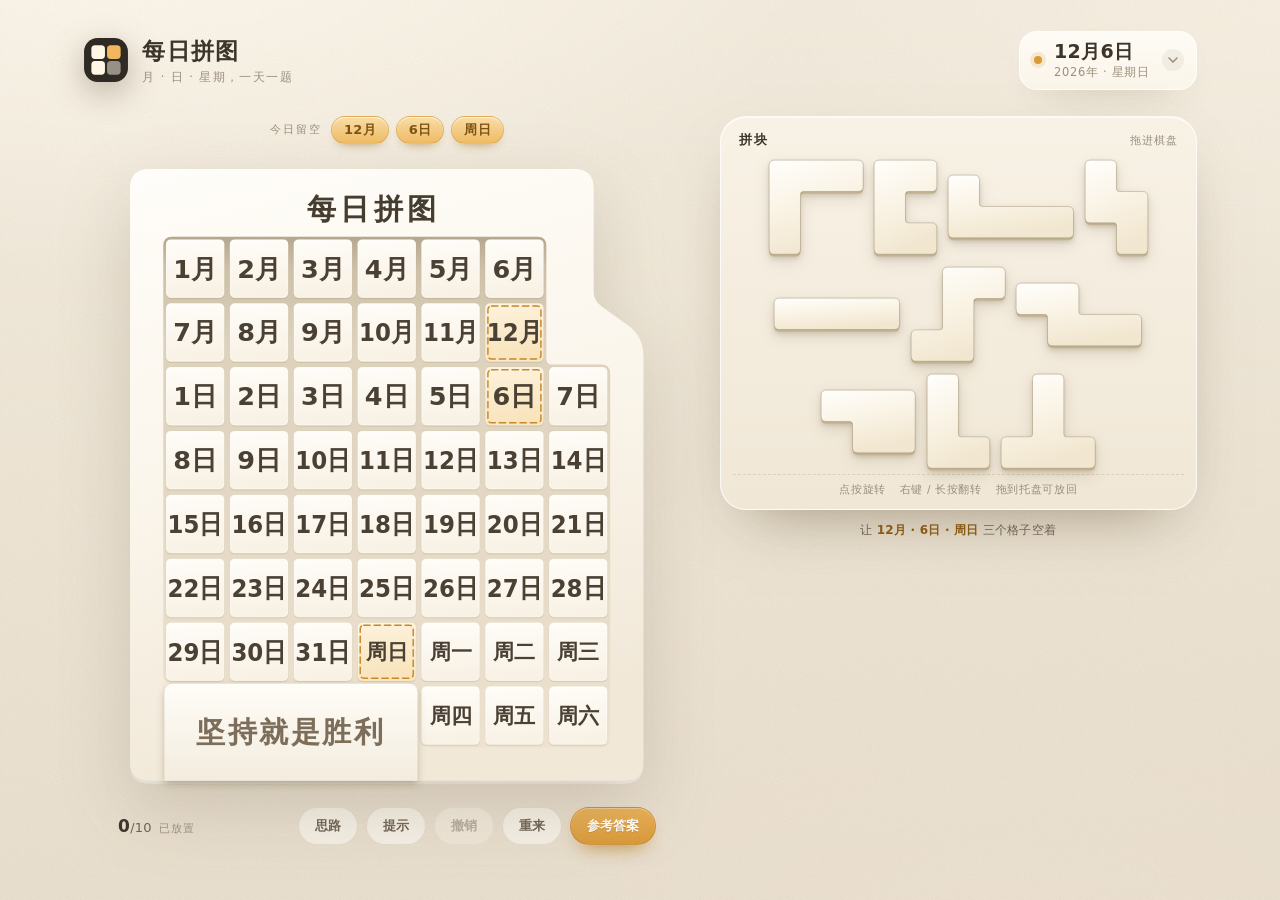
==== index.html @ 89ce90c7 "Add files via upload" ====
<!DOCTYPE html>
<html lang="zh-CN">
<head>
<meta charset="utf-8" />
<meta name="viewport" content="width=device-width, initial-scale=1, viewport-fit=cover" />
<meta name="theme-color" content="#f1e9db" />
<meta name="description" content="每日拼图：用 10 块拼块盖住棋盘，只留下今天的月、日、星期。拖拽磁吸、参考答案、支持任意日期和手机。" />
<title>每日拼图 · 月 · 日 · 星期</title>
<link rel="icon" href="data:image/svg+xml,%3Csvg xmlns='http://www.w3.org/2000/svg' viewBox='0 0 44 44'%3E%3Crect x='1' y='1' width='42' height='42' rx='13' fill='%232f2a24'/%3E%3Crect x='8' y='8' width='13' height='13' rx='3' fill='%23fff6e6'/%3E%3Crect x='23' y='8' width='13' height='13' rx='3' fill='%23f0b75c'/%3E%3Crect x='8' y='23' width='13' height='13' rx='3' fill='%23fff6e6'/%3E%3Crect x='23' y='23' width='13' height='13' rx='3' fill='%23fff6e6' opacity='.55'/%3E%3C/svg%3E" />
<link rel="stylesheet" href="styles.css" />
</head>
<body>

<!-- 全局 SVG 资源 -->
<svg class="svg-defs" aria-hidden="true" focusable="false">
  <defs>
    <linearGradient id="slabGrad" x1="0" y1="0" x2="0.22" y2="1">
      <stop offset="0" stop-color="#fffdf9" />
      <stop offset="0.5" stop-color="#fbf6ec" />
      <stop offset="1" stop-color="#f1e8d8" />
    </linearGradient>
    <linearGradient id="trayGrad" x1="0" y1="0" x2="0" y2="1">
      <stop offset="0" stop-color="#cfc3aa" />
      <stop offset="0.22" stop-color="#ddd2bc" />
      <stop offset="1" stop-color="#ece2cf" />
    </linearGradient>
    <linearGradient id="trayShade" x1="0" y1="0" x2="0" y2="1">
      <stop offset="0" stop-color="#5c4626" stop-opacity="0.22" />
      <stop offset="0.06" stop-color="#5c4626" stop-opacity="0.06" />
      <stop offset="0.2" stop-color="#5c4626" stop-opacity="0" />
    </linearGradient>
    <linearGradient id="tileGrad" x1="0" y1="0" x2="0.1" y2="1">
      <stop offset="0" stop-color="#fffdf9" />
      <stop offset="1" stop-color="#f8f1e4" />
    </linearGradient>
    <linearGradient id="tileTarget" x1="0" y1="0" x2="0.1" y2="1">
      <stop offset="0" stop-color="#fdf2dc" />
      <stop offset="1" stop-color="#f8e3bb" />
    </linearGradient>
    <linearGradient id="plaqueGrad" x1="0" y1="0" x2="0" y2="1">
      <stop offset="0" stop-color="#fffdf8" />
      <stop offset="1" stop-color="#f3ecde" />
    </linearGradient>
    <linearGradient id="pieceGrad" x1="0.1" y1="0" x2="0.4" y2="1">
      <stop offset="0" stop-color="#fffefb" />
      <stop offset="0.42" stop-color="#fbf5e8" />
      <stop offset="1" stop-color="#f1e6cf" />
    </linearGradient>
    <filter id="plaqueShadow" x="-30%" y="-30%" width="160%" height="170%">
      <feDropShadow dx="0" dy="0.05" stdDeviation="0.055" flood-color="#4a3a24" flood-opacity="0.3" />
    </filter>
  </defs>
</svg>

<div class="app">
  <header class="topbar">
    <div class="brand">
      <span class="logo" aria-hidden="true">
        <svg viewBox="0 0 44 44">
          <rect x="1" y="1" width="42" height="42" rx="13" fill="#2f2a24" />
          <rect x="8" y="8" width="13" height="13" rx="3.5" fill="#fff6e6" />
          <rect x="23" y="8" width="13" height="13" rx="3.5" fill="#f0b75c" />
          <rect x="8" y="23" width="13" height="13" rx="3.5" fill="#fff6e6" />
          <rect x="23" y="23" width="13" height="13" rx="3.5" fill="#fff6e6" opacity="0.5" />
        </svg>
      </span>
      <div class="brand-text">
        <h1>每日拼图</h1>
        <p>月 · 日 · 星期，一天一题</p>
      </div>
    </div>

    <div class="date-wrap">
      <button type="button" class="date-card" id="dateCard" aria-haspopup="dialog" aria-expanded="false" aria-controls="datePop" title="换一个日期">
        <span class="date-dot" aria-hidden="true"></span>
        <span class="date-text">
          <span class="date-main" id="dateMain">—</span>
          <span class="date-sub" id="dateSub">—</span>
        </span>
        <span class="date-caret" aria-hidden="true">
          <svg viewBox="0 0 10 6" width="10" height="6"><path d="M1 1l4 4 4-4" fill="none" stroke="currentColor" stroke-width="1.6" stroke-linecap="round" stroke-linejoin="round"/></svg>
        </span>
      </button>

      <div class="date-pop" id="datePop" role="dialog" aria-label="选择日期" hidden>
        <div class="date-pop-row">
          <button type="button" class="btn small" id="btnPrevDay" aria-label="前一天">‹</button>
          <input type="date" id="dateInput" min="1900-01-01" max="2100-12-31" aria-label="选择日期" />
          <button type="button" class="btn small" id="btnNextDay" aria-label="后一天">›</button>
        </div>
        <div class="date-pop-row">
          <button type="button" class="btn small" id="btnToday">回到今天</button>
          <button type="button" class="btn small ghost" id="btnRandom">随机一天</button>
        </div>
        <p class="date-pop-tip">挑任意日期，星期会自动换算；每天的进度分别保存。</p>
      </div>
    </div>
  </header>

  <main class="main">
    <section class="board-col">
      <div class="board-inner">
        <div class="goals" aria-label="今日需要留空的格子">
          <span class="goals-label" id="goalsLabel">今日留空</span>
          <span class="goal" id="goalMonth">—</span>
          <span class="goal" id="goalDay">—</span>
          <span class="goal" id="goalWeek">—</span>
        </div>

        <div class="board-wrap">
          <svg id="boardSvg" class="board-svg" role="img" aria-label="每日拼图棋盘"></svg>
          <div class="piece-layer" id="pieceLayer"></div>
        </div>

        <div class="board-bar">
          <div class="progress">
            <span class="progress-num"><b id="placedNum">0</b>/10</span>
            <span class="progress-label">已放置</span>
          </div>
          <div class="actions">
            <button type="button" class="btn ghost" id="btnGuide">思路</button>
            <button type="button" class="btn ghost" id="btnHint">提示</button>
            <button type="button" class="btn ghost" id="btnUndo" disabled>撤销</button>
            <button type="button" class="btn ghost" id="btnReset">重来</button>
            <button type="button" class="btn primary" id="btnSolution">参考答案</button>
          </div>
        </div>
      </div>
    </section>

    <aside class="tray-col">
      <div class="tray-card">
        <div class="tray-head">
          <h2>拼块</h2>
          <span class="tray-hint">拖进棋盘</span>
        </div>
        <div class="tray" id="tray"></div>
        <div class="tray-foot">
          <span>点按旋转</span>
          <span>右键 / 长按翻转</span>
          <span>拖到托盘可放回</span>
        </div>
      </div>
      <p class="goal-note">让 <b id="goalNoteTargets">—</b> 三个格子空着</p>
    </aside>
  </main>
</div>

<div class="drag-layer" id="dragLayer" aria-hidden="true"></div>
<div class="confetti" id="confetti" aria-hidden="true"></div>
<div class="toast" id="toast" role="status" aria-live="polite"></div>

<div class="win-toast" id="winToast" aria-hidden="true">
  <div class="win-emoji" aria-hidden="true">🎉</div>
  <div class="win-text">
    <b>拼好了，坚持就是胜利</b>
    <span>月 · 日 · 星期 都亮出来了</span>
  </div>
  <button type="button" class="btn small" id="btnAgain">再来一次</button>
</div>

<div class="modal" id="modal" hidden>
  <div class="modal-backdrop" data-close></div>
  <div class="modal-card" role="dialog" aria-modal="true" aria-labelledby="modalTitle">
    <div class="modal-head">
      <div>
        <h3 id="modalTitle">参考解法</h3>
        <p id="modalSub">—</p>
      </div>
      <button type="button" class="icon-btn" data-close aria-label="关闭">✕</button>
    </div>
    <div class="sol-board" id="solBoard"></div>
    <p class="modal-note">
      留空的三个格子正是今天的 月 / 日 / 星期。点击「一键摆放」看拼块各就各位，再点「重来」可以继续挑战。
    </p>
    <div class="modal-actions">
      <button type="button" class="btn ghost" data-close>关闭</button>
      <button type="button" class="btn primary" id="btnAutoPlace">一键摆放</button>
    </div>
  </div>
</div>


<div class="modal" id="guideModal" hidden>
  <div class="modal-backdrop" data-close-guide></div>
  <div class="modal-card guide-card" role="dialog" aria-modal="true" aria-labelledby="guideTitle">
    <div class="modal-head">
      <div>
        <h3 id="guideTitle">解题思路</h3>
        <p>五个步骤 · 先放最挑位置的块</p>
      </div>
      <button type="button" class="icon-btn" data-close-guide aria-label="关闭">✕</button>
    </div>

    <div class="guide-body">
      <ol class="guide-steps">
        <li><b>圈空位</b><span>金色三格是墙，其余 47 格要正好填满。</span></li>
        <li><b>找窄条</b><span>最后一行只剩 2–3 格；29/30/31 一带常出现 1×4。只能用带长直边的块（E、C）。</span></li>
        <li><b>定四角</b><span>左上、右上、左下、右下，角落能放的朝向最少。</span></li>
        <li><b>先放难块</b><span>E 长条最挑位置，D / I 最灵活；按下面的顺序放。</span></li>
        <li><b>卡住退一步</b><span>撤销最后 1–2 块换个位置，不要整盘重来。</span></li>
      </ol>

      <h4 class="guide-h4">十块拼块的难易（平均可放位置，越少越挑位置）</h4>
      <div class="piece-table" id="pieceTable"></div>
      <p class="guide-note">按 2555 种「月 / 日 / 星期」组合统计；「可放位置」= 该块当天所有合法摆法数量。</p>

      <div class="guide-tips">
        <b>卡住时：</b>① 撤销一步换位置　② 拖动时看虚线预览　③ 参考答案只看一块
      </div>
    </div>

    <div class="modal-actions guide-actions">
      <button type="button" class="btn ghost" id="btnGuideSolution">看本局解法</button>
      <button type="button" class="btn ghost" data-close-guide>开始练习</button>
      <button type="button" class="btn primary" id="btnGuideHint">给我一块提示</button>
    </div>
  </div>
</div>

<script src="solver.js"></script>
<script src="app.js"></script>
</body>
</html>
---- styles.css ----
/* ============ 每日拼图 · 样式 ============ */

:root {
  --ink: #3d342a;
  --ink-2: #6d6152;
  --muted: #9b8f7d;
  --paper: #f1e9db;
  --card: #fffdf8;
  --accent: #d99a3a;
  --accent-2: #f0bd66;
  --line: rgba(96, 78, 52, 0.12);
  --shadow-soft: 0 18px 40px -24px rgba(80, 60, 30, 0.45);
  --shadow-card: 0 26px 60px -30px rgba(80, 60, 30, 0.55), inset 0 1px 0 rgba(255, 255, 255, 0.8);
  --chip: clamp(23px, 2.45vw, 33px);
  --radius-lg: 26px;
}

* { box-sizing: border-box; }

html, body { height: 100%; }

body {
  margin: 0;
  color: var(--ink);
  font-family: "PingFang SC", "Hiragino Sans GB", "Microsoft YaHei", "Noto Sans SC",
    system-ui, -apple-system, "Segoe UI", sans-serif;
  background:
    radial-gradient(1100px 620px at 12% -12%, #fffaef 0%, rgba(255, 250, 239, 0) 62%),
    radial-gradient(900px 560px at 102% -4%, #f8f0e2 0%, rgba(248, 240, 226, 0) 58%),
    radial-gradient(900px 700px at 80% 110%, #eee3d2 0%, rgba(238, 227, 210, 0) 60%),
    linear-gradient(178deg, #f4eddf 0%, #efe6d6 52%, #eae0cf 100%);
  min-height: 100dvh;
  -webkit-font-smoothing: antialiased;
  text-rendering: optimizeLegibility;
}

/* 纸张颗粒 */
body::after {
  content: "";
  position: fixed;
  inset: 0;
  z-index: 0;
  pointer-events: none;
  opacity: 0.5;
  mix-blend-mode: multiply;
  background-image: url("data:image/svg+xml;utf8,<svg xmlns='http://www.w3.org/2000/svg' width='180' height='180'><filter id='n'><feTurbulence type='fractalNoise' baseFrequency='0.85' numOctaves='2' stitchTiles='stitch'/><feColorMatrix type='saturate' values='0'/></filter><rect width='100%' height='100%' filter='url(%23n)' opacity='0.22'/></svg>");
}

.svg-defs { position: absolute; width: 0; height: 0; overflow: hidden; }

::selection { background: rgba(217, 154, 58, 0.28); }

/* ============ 布局 ============ */
.app {
  position: relative;
  z-index: 1;
  width: 100%;
  max-width: 1180px;
  margin: 0 auto;
  padding: clamp(14px, 2.4vw, 32px) clamp(14px, 2.6vw, 34px) clamp(20px, 3vw, 36px);
}

.topbar {
  display: flex;
  align-items: center;
  justify-content: space-between;
  gap: 16px;
  margin-bottom: clamp(14px, 2.1vw, 26px);
}

.brand { display: flex; align-items: center; gap: 13px; min-width: 0; }

.logo {
  width: 46px;
  height: 46px;
  flex: 0 0 auto;
  filter: drop-shadow(0 10px 16px rgba(70, 50, 25, 0.32));
}
.logo svg { display: block; width: 100%; height: 100%; }

.brand-text h1 {
  margin: 0;
  font-size: clamp(19px, 2vw, 23px);
  font-weight: 800;
  letter-spacing: 0.06em;
}
.brand-text p {
  margin: 3px 0 0;
  font-size: 11.5px;
  letter-spacing: 0.12em;
  color: var(--muted);
}

.date-wrap { position: relative; }

.date-card {
  display: flex;
  align-items: center;
  gap: 12px;
  padding: 9px 12px 9px 14px;
  background: linear-gradient(180deg, rgba(255, 253, 248, 0.9), rgba(255, 250, 240, 0.66));
  border: 1px solid rgba(255, 255, 255, 0.8);
  border-radius: 18px;
  box-shadow: var(--shadow-soft);
  backdrop-filter: blur(8px);
  font: inherit;
  color: inherit;
  text-align: left;
  cursor: pointer;
  transition: background 0.18s ease, box-shadow 0.2s ease, transform 0.18s ease;
}
.date-card:hover {
  background: linear-gradient(180deg, #fffefa, rgba(255, 251, 242, 0.85));
  box-shadow: 0 16px 30px -20px rgba(70, 52, 25, 0.55);
}
.date-card:active { transform: translateY(1px); }
.date-card:focus-visible { outline: 2px solid rgba(217, 154, 58, 0.55); outline-offset: 2px; }

.date-text { display: flex; flex-direction: column; }
.date-dot {
  width: 8px;
  height: 8px;
  flex: 0 0 auto;
  border-radius: 50%;
  background: var(--accent);
  box-shadow: 0 0 0 4px rgba(217, 154, 58, 0.18);
  transition: background 0.2s ease, box-shadow 0.2s ease;
}
.date-card.is-other .date-dot {
  background: #7d93ad;
  box-shadow: 0 0 0 4px rgba(125, 147, 173, 0.2);
}
.date-main {
  display: block;
  font-size: clamp(16px, 1.6vw, 19px);
  font-weight: 800;
  letter-spacing: 0.02em;
  font-variant-numeric: tabular-nums;
  line-height: 1.15;
}
.date-sub {
  display: block;
  font-size: 11.5px;
  color: var(--muted);
  letter-spacing: 0.06em;
  margin-top: 2px;
}
.date-caret {
  width: 22px;
  height: 22px;
  flex: 0 0 auto;
  display: grid;
  place-items: center;
  border-radius: 50%;
  color: var(--muted);
  background: rgba(120, 100, 70, 0.08);
  transition: background 0.18s ease, color 0.18s ease;
}
.date-card:hover .date-caret { background: rgba(217, 154, 58, 0.2); color: #8a5a15; }

.date-pop {
  position: absolute;
  top: calc(100% + 8px);
  right: 0;
  width: min(316px, calc(100vw - 28px));
  padding: 12px;
  border-radius: 18px;
  background: linear-gradient(180deg, #fffdf9, #fbf5ea);
  border: 1px solid rgba(255, 255, 255, 0.9);
  box-shadow: 0 26px 50px -22px rgba(70, 52, 25, 0.5);
  z-index: 55;
  display: flex;
  flex-direction: column;
  gap: 9px;
  animation: popIn 0.2s cubic-bezier(0.2, 0.9, 0.25, 1.05) both;
}
.date-pop[hidden] { display: none; }
.date-pop-row { display: flex; gap: 6px; align-items: center; }
.date-pop-row .btn { flex: 0 0 auto; }
.date-pop input[type="date"] {
  flex: 1 1 auto;
  min-width: 0;
  font: inherit;
  font-size: 13px;
  font-weight: 600;
  color: var(--ink);
  padding: 8px 10px;
  border-radius: 12px;
  border: 1px solid var(--line);
  background: #fffdf8;
}
.date-pop input[type="date"]:focus {
  outline: 2px solid rgba(217, 154, 58, 0.45);
  outline-offset: 1px;
}
.date-pop-tip {
  margin: 2px 2px 0;
  font-size: 10.5px;
  line-height: 1.5;
  color: var(--muted);
}

.main {
  display: grid;
  grid-template-columns: minmax(0, 1.12fr) minmax(292px, 0.88fr);
  gap: clamp(16px, 2.3vw, 30px);
  align-items: start;
}

.board-col { display: flex; justify-content: center; }

.board-inner {
  width: 100%;
  max-width: 560px;
  display: flex;
  flex-direction: column;
  gap: 11px;
}

/* ============ 目标 chips ============ */
.goals {
  display: flex;
  align-items: center;
  justify-content: center;
  flex-wrap: wrap;
  gap: 7px;
}
.goals-label {
  font-size: 10.5px;
  letter-spacing: 0.2em;
  color: var(--muted);
  margin-right: 2px;
}
.goal {
  font-size: 13px;
  font-weight: 800;
  color: #7f5312;
  padding: 4px 12px;
  border-radius: 999px;
  background: linear-gradient(180deg, #f9dda7, #f0bd66);
  border: 1px solid rgba(190, 130, 40, 0.32);
  box-shadow: 0 6px 12px -8px rgba(160, 110, 30, 0.9), inset 0 1px 0 rgba(255, 255, 255, 0.7);
  letter-spacing: 0.02em;
}

/* ============ 棋盘 ============ */
.board-wrap {
  position: relative;
  width: 100%;
  touch-action: manipulation;
}

.board-svg {
  display: block;
  width: 100%;
  height: auto;
  filter: drop-shadow(0 26px 34px rgba(86, 66, 36, 0.20))
    drop-shadow(0 3px 0 rgba(255, 255, 255, 0.55));
}

.board-svg .board-title { paint-order: stroke; }

/* 目标格脉冲 */
.board-svg .tring {
  animation: ringPulse 3.2s ease-in-out infinite;
  transform-box: fill-box;
  transform-origin: center;
}
@keyframes ringPulse {
  0%, 100% { opacity: 0.5; }
  50% { opacity: 1; }
}

.solved .board-svg .tring {
  stroke: #4f9a63;
  stroke-dasharray: none;
  stroke-width: 0.05;
  opacity: 1;
}
.solved .board-svg .target-glow { opacity: 0.22; }
.piece .tint { opacity: 0; transition: opacity 0.6s ease; }
.chip .tint { opacity: 0; }
.solved .piece-layer .tint { opacity: 0.34; }
.board-svg .target-glow { transition: opacity 0.7s ease; }

/* 落位提示 */
.snap-path {
  fill: rgba(120, 92, 45, 0.18);
  stroke: rgba(70, 55, 30, 0.55);
  stroke-width: 0.028;
  stroke-dasharray: 0.1 0.07;
  stroke-linejoin: round;
}

/* ============ 已放置拼块 ============ */
.piece-layer {
  position: absolute;
  inset: 0;
  pointer-events: none;
}
.piece-layer .piece { position: absolute; pointer-events: auto; }

.piece {
  position: absolute;
  left: 0;
  top: 0;
  touch-action: none;
  -webkit-user-select: none;
  user-select: none;
  cursor: grab;
  will-change: transform;
}
.piece svg { display: block; width: 100%; height: 100%; overflow: visible; }

.piece-layer .piece svg {
  filter: drop-shadow(0 2px 2px rgba(80, 60, 30, 0.3))
    drop-shadow(0 6px 10px rgba(80, 60, 30, 0.16));
}

.piece-layer .piece:hover svg {
  filter: drop-shadow(0 1px 0 rgba(255, 255, 255, 0.7))
    drop-shadow(0 6px 9px rgba(86, 66, 36, 0.26));
}

.piece-layer .piece:active { cursor: grabbing; }

.piece.drop-in { animation: dropIn 0.3s cubic-bezier(0.2, 0.9, 0.25, 1.1) both; }
@keyframes dropIn {
  0% { transform: scale(1.045); }
  60% { transform: scale(0.995); }
  100% { transform: scale(1); }
}

/* ============ 棋盘底栏 ============ */
.board-bar {
  display: flex;
  align-items: center;
  justify-content: space-between;
  gap: 10px;
  flex-wrap: wrap;
  padding: 2px 2px 0;
}
.progress {
  display: flex;
  align-items: baseline;
  gap: 7px;
  font-variant-numeric: tabular-nums;
  color: var(--ink-2);
}
.progress b { font-size: 17px; font-weight: 800; color: var(--ink); }
.progress-num { font-size: 13px; letter-spacing: 0.02em; }
.progress-label { font-size: 11px; color: var(--muted); letter-spacing: 0.1em; }

.actions { display: flex; gap: 8px; flex-wrap: wrap; }

.btn {
  appearance: none;
  border: 1px solid var(--line);
  background: rgba(255, 253, 248, 0.8);
  color: var(--ink);
  font: inherit;
  font-size: 13px;
  font-weight: 600;
  padding: 9px 16px;
  border-radius: 999px;
  cursor: pointer;
  transition: transform 0.16s ease, box-shadow 0.2s ease, background 0.2s ease, opacity 0.2s ease;
  white-space: nowrap;
}
.btn:hover { transform: translateY(-1px); box-shadow: 0 8px 18px -12px rgba(80, 60, 30, 0.8); }
.btn:active { transform: translateY(0) scale(0.985); }
.btn:disabled { opacity: 0.4; cursor: default; transform: none; box-shadow: none; }

.btn.primary {
  background: linear-gradient(180deg, #eab055, #d99a3a);
  border-color: rgba(170, 115, 30, 0.4);
  color: #fff;
  text-shadow: 0 1px 0 rgba(140, 90, 20, 0.25);
  box-shadow: 0 10px 20px -10px rgba(180, 120, 30, 0.9), inset 0 1px 0 rgba(255, 255, 255, 0.35);
}
.btn.primary:hover { box-shadow: 0 14px 24px -12px rgba(180, 120, 30, 0.95); }

.btn.ghost { background: rgba(255, 253, 248, 0.55); color: var(--ink-2); }

.btn.small { font-size: 12px; padding: 7px 13px; }

/* ============ 拼块托盘 ============ */
.tray-col { position: sticky; top: 18px; }

.tray-card {
  background: linear-gradient(180deg, #f8f2e6 0%, #f0e7d6 100%);
  border: 1px solid rgba(255, 255, 255, 0.75);
  border-radius: var(--radius-lg);
  padding: 14px 12px 12px;
  box-shadow: var(--shadow-card);
}

.tray-head {
  display: flex;
  align-items: baseline;
  justify-content: space-between;
  padding: 0 6px 6px;
}
.tray-head h2 {
  margin: 0;
  font-size: 13px;
  font-weight: 800;
  letter-spacing: 0.16em;
}
.tray-hint { font-size: 11px; color: var(--muted); letter-spacing: 0.08em; }

.tray {
  display: flex;
  flex-wrap: wrap;
  align-items: center;
  justify-content: center;
  align-content: center;
  gap: 7px 5px;
  min-height: 300px;
  padding: 2px;
}

.chip-slot {
  position: relative;
  display: flex;
  align-items: center;
  justify-content: center;
}

.chip {
  position: relative;
  display: block;
  width: 100%;
  height: 100%;
  padding: 0;
  border: 0;
  background: transparent;
  cursor: grab;
  touch-action: none;
  -webkit-tap-highlight-color: transparent;
  -webkit-touch-callout: none;
  user-select: none;
  transition: transform 0.18s ease, opacity 0.22s ease, filter 0.22s ease;
}

.chip-flip {
  position: absolute;
  top: -5px;
  right: -5px;
  width: 21px;
  height: 21px;
  z-index: 3;
  display: grid;
  place-items: center;
  padding: 0;
  border-radius: 50%;
  border: 1px solid rgba(255, 255, 255, 0.92);
  background: #fffdf8;
  color: #8a7a63;
  font-size: 11px;
  line-height: 1;
  cursor: pointer;
  opacity: 0;
  transform: scale(0.86);
  box-shadow: 0 5px 10px -5px rgba(70, 52, 25, 0.55);
  transition: opacity 0.16s ease, transform 0.16s ease, background 0.16s ease, color 0.16s ease;
}
.chip-slot:hover .chip-flip,
.chip-flip:focus-visible {
  opacity: 1;
  transform: scale(1);
}
.chip-flip:hover { background: #f8e8c9; color: #8a5a15; }
.chip-slot.is-used .chip-flip { display: none; }

@media (hover: none) {
  .chip-flip {
    opacity: 0.72;
    transform: none;
    width: 24px;
    height: 24px;
    font-size: 12px;
    top: -6px;
    right: -6px;
  }
}
.chip svg {
  display: block;
  width: 100%;
  height: 100%;
  filter: drop-shadow(0 2px 2px rgba(86, 66, 36, 0.16))
    drop-shadow(0 5px 7px rgba(86, 66, 36, 0.14));
  transition: filter 0.18s ease;
}
.chip:hover { transform: translateY(-2px); }
.chip:hover svg {
  filter: drop-shadow(0 3px 3px rgba(86, 66, 36, 0.18))
    drop-shadow(0 9px 12px rgba(86, 66, 36, 0.18));
}
.chip:active { cursor: grabbing; }
.chip.used { opacity: 0.16; filter: saturate(0.4); pointer-events: none; }
.chip.dragging { opacity: 0.25; }

.tray-foot {
  display: flex;
  justify-content: center;
  gap: 14px;
  flex-wrap: wrap;
  padding-top: 8px;
  border-top: 1px dashed rgba(120, 100, 70, 0.18);
  font-size: 10.5px;
  color: var(--muted);
  letter-spacing: 0.06em;
}

.goal-note {
  margin: 12px 4px 0;
  text-align: center;
  font-size: 12px;
  color: var(--ink-2);
  letter-spacing: 0.02em;
}
.goal-note b { color: #8a5a15; font-weight: 700; }

/* ============ 拖拽层 ============ */
.drag-layer {
  position: fixed;
  inset: 0;
  z-index: 40;
  pointer-events: none;
}
.drag-layer .piece {
  position: absolute;
  left: 0;
  top: 0;
  pointer-events: none;
  filter: drop-shadow(0 20px 26px rgba(70, 52, 25, 0.34))
    drop-shadow(0 4px 7px rgba(70, 52, 25, 0.26));
}
.drag-layer .piece svg { filter: none; }

.drag-toolbar {
  position: fixed;
  display: flex;
  gap: 6px;
  padding: 6px;
  border-radius: 999px;
  background: rgba(42, 35, 27, 0.86);
  box-shadow: 0 12px 26px rgba(40, 30, 15, 0.34);
  backdrop-filter: blur(8px);
  pointer-events: auto;
  z-index: 45;
}
.drag-toolbar button {
  width: 38px;
  height: 38px;
  border: 0;
  border-radius: 50%;
  background: rgba(255, 255, 255, 0.12);
  color: #fff;
  font-size: 17px;
  line-height: 1;
  display: grid;
  place-items: center;
  cursor: pointer;
  transition: background 0.15s ease, transform 0.15s ease;
}
.drag-toolbar button:hover { background: rgba(255, 255, 255, 0.24); }
.drag-toolbar button:active { transform: scale(0.94); }

/* ============ 胜利 ============ */
.board-wrap.solved .board-svg {
  filter: drop-shadow(0 26px 40px rgba(86, 120, 76, 0.28))
    drop-shadow(0 3px 0 rgba(255, 255, 255, 0.55));
}

.win-toast {
  position: fixed;
  right: 26px;
  bottom: 26px;
  transform: translateY(18px);
  display: flex;
  align-items: center;
  gap: 14px;
  padding: 12px 16px 12px 14px;
  background: linear-gradient(180deg, #3a332a, #2c2620);
  color: #fff;
  border-radius: 20px;
  box-shadow: 0 24px 50px -18px rgba(40, 28, 12, 0.7);
  opacity: 0;
  pointer-events: none;
  transition: opacity 0.28s ease, transform 0.32s cubic-bezier(0.2, 0.9, 0.2, 1);
  z-index: 60;
}
.win-toast.show { opacity: 1; transform: translateY(0); pointer-events: auto; }
.win-emoji { font-size: 22px; }
.win-text b { display: block; font-size: 14px; letter-spacing: 0.04em; }
.win-text span { display: block; font-size: 11.5px; color: rgba(255, 255, 255, 0.62); margin-top: 2px; }
.win-toast .btn {
  background: rgba(255, 255, 255, 0.12);
  border-color: rgba(255, 255, 255, 0.16);
  color: #fff;
}

/* ============ 彩纸 ============ */
.confetti { position: fixed; inset: 0; pointer-events: none; z-index: 70; overflow: hidden; }
.confetti i {
  position: absolute;
  top: -24px;
  border-radius: 2px;
  opacity: 0;
  animation: fall linear forwards;
}
@keyframes fall {
  0% { opacity: 0; transform: translateY(0) rotate(0deg); }
  8% { opacity: 1; }
  100% { opacity: 0.9; transform: translateY(112vh) rotate(620deg); }
}

/* ============ 提示条 ============ */
.toast {
  position: fixed;
  left: 50%;
  bottom: 26px;
  transform: translate(-50%, 16px);
  background: rgba(42, 35, 27, 0.92);
  color: #fff;
  font-size: 12.5px;
  letter-spacing: 0.04em;
  padding: 10px 18px;
  border-radius: 999px;
  opacity: 0;
  pointer-events: none;
  transition: opacity 0.22s ease, transform 0.26s ease;
  z-index: 80;
  max-width: min(88vw, 420px);
  text-align: center;
}
.toast.show { opacity: 1; transform: translate(-50%, 0); }

/* ============ 弹窗 ============ */
.modal { position: fixed; inset: 0; z-index: 75; display: grid; place-items: center; padding: 18px; }
.modal[hidden] { display: none; }
.modal-backdrop {
  position: absolute;
  inset: 0;
  background: rgba(44, 34, 20, 0.44);
  backdrop-filter: blur(7px);
  animation: fadeIn 0.24s ease both;
}
.modal-card {
  position: relative;
  width: min(480px, 100%);
  max-height: calc(100dvh - 36px);
  overflow: auto;
  background: linear-gradient(180deg, #fffdf8, #fbf6ec);
  border-radius: 28px;
  border: 1px solid rgba(255, 255, 255, 0.9);
  padding: 20px 20px 18px;
  box-shadow: 0 40px 90px -30px rgba(45, 30, 10, 0.6);
  animation: popIn 0.3s cubic-bezier(0.2, 0.9, 0.25, 1.05) both;
}
@keyframes popIn {
  from { opacity: 0; transform: translateY(14px) scale(0.98); }
  to { opacity: 1; transform: none; }
}
@keyframes fadeIn { from { opacity: 0; } to { opacity: 1; } }

.modal-head { display: flex; align-items: flex-start; justify-content: space-between; gap: 12px; }
.modal-head h3 { margin: 0; font-size: 17px; font-weight: 800; letter-spacing: 0.04em; }
.modal-head p { margin: 4px 0 0; font-size: 12px; color: var(--muted); letter-spacing: 0.04em; }

.icon-btn {
  width: 34px;
  height: 34px;
  border-radius: 50%;
  border: 1px solid var(--line);
  background: rgba(255, 255, 255, 0.7);
  color: var(--ink-2);
  font-size: 14px;
  cursor: pointer;
  display: grid;
  place-items: center;
  flex: 0 0 auto;
  transition: background 0.15s ease;
}
.icon-btn:hover { background: #fff; }

.sol-board { margin: 12px auto 10px; width: min(100%, 400px); }
.sol-board svg { display: block; width: 100%; height: auto; filter: drop-shadow(0 18px 28px rgba(86, 66, 36, 0.18)); }

.modal-note { margin: 0 0 14px; font-size: 12px; line-height: 1.6; color: var(--ink-2); }
.modal-actions { display: flex; gap: 8px; justify-content: flex-end; }

/* ============ 响应式 ============ */
@media (min-width: 901px) {
  .board-inner {
    width: min(100%, max(380px, calc((100vh - 260px) * 0.846)));
  }
}

@media (max-width: 900px) {
  .main { grid-template-columns: 1fr; }
  .topbar { flex-wrap: wrap; row-gap: 10px; }
  .date-wrap { margin-left: auto; }
  .tray-col { position: static; }
  .board-inner { max-width: 540px; }
  .tray { min-height: 0; }
  .tray-card { padding: 14px 12px 12px; }
  .board-svg { filter: drop-shadow(0 18px 26px rgba(86, 66, 36, 0.18)); }
}

@media (max-width: 560px) {
  :root { --chip: clamp(19px, 5.4vw, 26px); }
  .topbar { gap: 10px; }
  .logo { width: 40px; height: 40px; }
  .brand-text p { display: none; }
  .date-card { padding: 7px 12px; border-radius: 15px; }
  .board-bar { justify-content: center; }
  .actions { width: 100%; justify-content: center; }
  .goals { gap: 6px; }
  .goal { font-size: 12px; padding: 4px 10px; }
  .modal-card { padding: 16px; border-radius: 22px; }
}

@media (max-width: 400px) {
  .brand-text h1 { font-size: 18px; }
  .date-main { font-size: 15px; }
  .date-sub { font-size: 10.5px; }
}

@media (prefers-reduced-motion: reduce) {
  * { animation-duration: 0.01ms !important; animation-iteration-count: 1 !important; transition-duration: 0.01ms !important; }
}


.no-anim *, .no-anim *::before, .no-anim *::after {
  animation: none !important;
  transition: none !important;
}

@media (max-width: 700px) {
  .win-toast { left: 50%; right: auto; bottom: 18px; transform: translate(-50%, 18px); max-width: calc(100vw - 24px); }
  .win-toast.show { transform: translate(-50%, 0); }
}


/* ============ 解题思路 ============ */
.guide-card { width: min(600px, 100%); }

.guide-body {
  max-height: 68dvh;
  overflow: auto;
  padding-right: 4px;
  margin: 10px 0 4px;
}

.guide-steps {
  list-style: none;
  counter-reset: gs;
  margin: 0;
  padding: 0;
  display: flex;
  flex-direction: column;
  gap: 6px;
}
.guide-steps li {
  counter-increment: gs;
  position: relative;
  padding-left: 30px;
  font-size: 12px;
  line-height: 1.5;
  color: var(--ink-2);
}
.guide-steps li::before {
  content: counter(gs);
  position: absolute;
  left: 0;
  top: 1px;
  width: 20px;
  height: 20px;
  border-radius: 50%;
  background: rgba(217, 154, 58, 0.16);
  color: #8a5a15;
  font-weight: 800;
  font-size: 11px;
  display: grid;
  place-items: center;
}
.guide-steps li b {
  display: block;
  color: var(--ink);
  font-size: 12.5px;
  margin-bottom: 1px;
}

.guide-h4 {
  margin: 12px 0 6px;
  font-size: 11px;
  letter-spacing: 0.08em;
  color: var(--muted);
  font-weight: 700;
}

.piece-table { display: flex; flex-direction: column; gap: 3px; }
.pt-row {
  display: grid;
  grid-template-columns: 32px 80px 34px 1fr;
  align-items: center;
  gap: 7px;
  padding: 2px 7px;
  border-radius: 10px;
  font-size: 11.5px;
  color: var(--ink-2);
}
.pt-row.pt-first { background: rgba(217, 154, 58, 0.13); }
.pt-icon { width: 26px; height: 26px; display: block; }
.pt-name b { display: inline-block; width: 17px; color: var(--ink); font-weight: 800; }
.pt-count {
  text-align: right;
  font-variant-numeric: tabular-nums;
  font-weight: 800;
  color: var(--ink);
}
.pt-note { color: var(--muted); font-size: 11px; }

.guide-note {
  margin: 7px 0 0;
  font-size: 10.5px;
  line-height: 1.5;
  color: var(--muted);
}
.guide-tips {
  margin: 12px 0 2px;
  padding: 9px 12px;
  border-radius: 12px;
  background: rgba(243, 196, 106, 0.2);
  color: #7a5415;
  font-size: 11.5px;
  line-height: 1.6;
}
.guide-actions { flex-wrap: wrap; }

/* 提示高亮 */
.hint-ghost path {
  fill: rgba(240, 183, 92, 0.34);
  stroke: #c8892c;
  stroke-width: 0.03;
  stroke-dasharray: 0.09 0.06;
  stroke-linejoin: round;
  animation: hintPulse 2.2s ease-in-out infinite;
}
@keyframes hintPulse {
  0%, 100% { opacity: 0.6; }
  50% { opacity: 1; }
}
.chip-slot.hint::after {
  content: "";
  position: absolute;
  inset: -7px;
  border-radius: 15px;
  border: 2px dashed rgba(200, 137, 44, 0.9);
  pointer-events: none;
  animation: hintPulse 1.8s ease-in-out infinite;
}
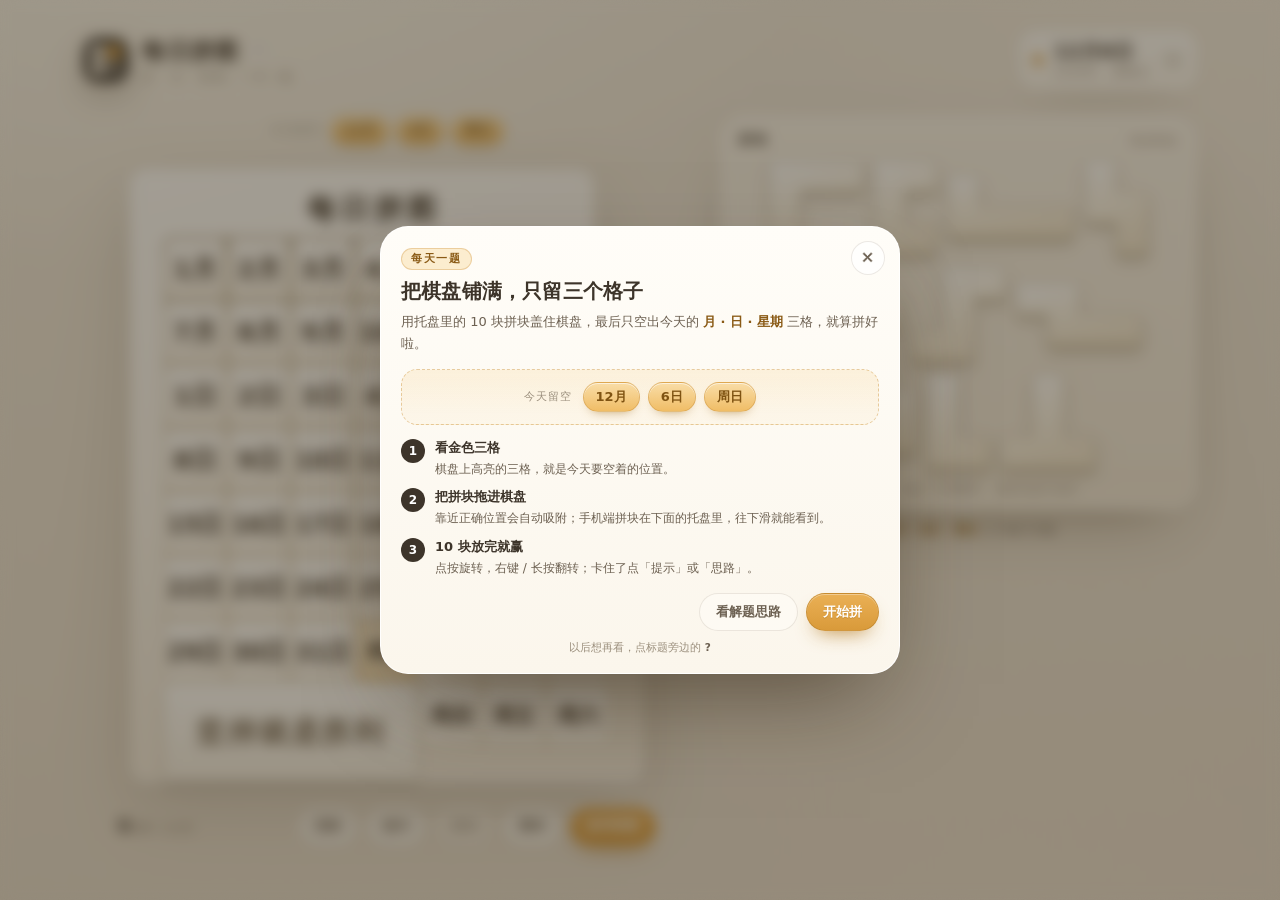
==== commit 8b6fd4d3: "Add files via upload" ====
--- a/index.html
+++ b/index.html
@@ -65,7 +65,7 @@
         </svg>
       </span>
       <div class="brand-text">
-        <h1>每日拼图</h1>
+        <h1>每日拼图 <button type="button" class="help-btn" id="btnHelp" aria-label="怎么玩" title="怎么玩">?</button></h1>
         <p>月 · 日 · 星期，一天一题</p>
       </div>
     </div>
@@ -150,6 +150,11 @@
 <div class="confetti" id="confetti" aria-hidden="true"></div>
 <div class="toast" id="toast" role="status" aria-live="polite"></div>
 
+<button type="button" class="tray-cue" id="trayCue" aria-label="跳到拼块托盘" hidden>
+  <span>拼块在下面，往下滑</span>
+  <span class="arrow" aria-hidden="true">↓</span>
+</button>
+
 <div class="win-toast" id="winToast" aria-hidden="true">
   <div class="win-emoji" aria-hidden="true">🎉</div>
   <div class="win-text">
@@ -180,6 +185,47 @@
   </div>
 </div>
 
+
+<div class="modal" id="welcomeModal" hidden>
+  <div class="modal-backdrop" data-close-welcome></div>
+  <div class="modal-card welcome-card" role="dialog" aria-modal="true" aria-labelledby="welcomeTitle">
+    <button type="button" class="icon-btn welcome-close" data-close-welcome aria-label="关闭">✕</button>
+    <span class="welcome-kicker">每天一题</span>
+    <h3 id="welcomeTitle">把棋盘铺满，只留三个格子</h3>
+    <p class="welcome-sub">
+      用托盘里的 10 块拼块盖住棋盘，最后只空出今天的
+      <b>月 · 日 · 星期</b> 三格，就算拼好啦。
+    </p>
+
+    <div class="welcome-goal">
+      <span class="welcome-goal-label">今天留空</span>
+      <span class="wgoal" id="welcomeMonth">—</span>
+      <span class="wgoal" id="welcomeDay">—</span>
+      <span class="wgoal" id="welcomeWeek">—</span>
+    </div>
+
+    <ol class="welcome-steps">
+      <li>
+        <span class="wstep-n">1</span>
+        <div><b>看金色三格</b><span>棋盘上高亮的三格，就是今天要空着的位置。</span></div>
+      </li>
+      <li>
+        <span class="wstep-n">2</span>
+        <div><b>把拼块拖进棋盘</b><span>靠近正确位置会自动吸附；手机端拼块在下面的托盘里，往下滑就能看到。</span></div>
+      </li>
+      <li>
+        <span class="wstep-n">3</span>
+        <div><b>10 块放完就赢</b><span>点按旋转，右键 / 长按翻转；卡住了点「提示」或「思路」。</span></div>
+      </li>
+    </ol>
+
+    <div class="welcome-actions">
+      <button type="button" class="btn ghost" id="btnWelcomeGuide">看解题思路</button>
+      <button type="button" class="btn primary" data-close-welcome>开始拼</button>
+    </div>
+    <p class="welcome-foot">以后想再看，点标题旁边的 <b>?</b></p>
+  </div>
+</div>
 
 <div class="modal" id="guideModal" hidden>
   <div class="modal-backdrop" data-close-guide></div>
--- a/styles.css
+++ b/styles.css
@@ -863,3 +863,185 @@
   pointer-events: none;
   animation: hintPulse 1.8s ease-in-out infinite;
 }
+
+
+/* ============ 手机端：拼块在下面 ============ */
+.tray-cue {
+  position: fixed;
+  left: 50%;
+  bottom: calc(16px + env(safe-area-inset-bottom, 0px));
+  transform: translateX(-50%);
+  display: flex;
+  align-items: center;
+  gap: 8px;
+  padding: 10px 18px;
+  border: 0;
+  border-radius: 999px;
+  background: rgba(42, 35, 27, 0.92);
+  color: #fff;
+  font: inherit;
+  font-size: 13px;
+  font-weight: 600;
+  letter-spacing: 0.02em;
+  box-shadow: 0 16px 34px -14px rgba(40, 28, 12, 0.7);
+  backdrop-filter: blur(6px);
+  z-index: 45;
+  cursor: pointer;
+  animation: cueIn 0.4s cubic-bezier(0.2, 0.9, 0.3, 1) both;
+}
+.tray-cue[hidden] { display: none; }
+.tray-cue .arrow {
+  font-size: 14px;
+  line-height: 1;
+  animation: cueBounce 1.5s ease-in-out infinite;
+}
+@keyframes cueIn {
+  from { opacity: 0; transform: translate(-50%, 12px); }
+  to { opacity: 1; transform: translate(-50%, 0); }
+}
+@keyframes cueBounce {
+  0%, 100% { transform: translateY(-2px); }
+  50% { transform: translateY(3px); }
+}
+@media (min-width: 901px) {
+  .tray-cue { display: none !important; }
+}
+
+
+/* ============ 首次进入 · 玩法引导 ============ */
+.brand-text h1 { display: flex; align-items: center; gap: 8px; }
+
+.help-btn {
+  width: 22px;
+  height: 22px;
+  flex: 0 0 auto;
+  padding: 0;
+  border-radius: 50%;
+  border: 1px solid rgba(120, 100, 70, 0.24);
+  background: rgba(255, 253, 248, 0.75);
+  color: var(--muted);
+  font: inherit;
+  font-size: 11px;
+  font-weight: 800;
+  line-height: 1;
+  display: grid;
+  place-items: center;
+  cursor: pointer;
+  transition: background 0.15s ease, color 0.15s ease, border-color 0.15s ease, transform 0.15s ease;
+}
+.help-btn:hover {
+  background: #fffdf8;
+  color: #8a5a15;
+  border-color: rgba(200, 137, 44, 0.5);
+  transform: translateY(-1px);
+}
+.help-btn:focus-visible { outline: 2px solid rgba(217, 154, 58, 0.55); outline-offset: 2px; }
+
+.welcome-card { width: min(520px, 100%); }
+.welcome-close { position: absolute; top: 14px; right: 14px; }
+
+.welcome-kicker {
+  display: inline-block;
+  margin-bottom: 8px;
+  padding: 3px 9px;
+  border-radius: 999px;
+  background: rgba(243, 196, 106, 0.28);
+  border: 1px solid rgba(200, 137, 44, 0.3);
+  color: #8a5a15;
+  font-size: 10.5px;
+  font-weight: 800;
+  letter-spacing: 0.16em;
+}
+.welcome-card h3 {
+  margin: 0 0 6px;
+  font-size: 20px;
+  line-height: 1.35;
+  letter-spacing: 0.01em;
+}
+.welcome-sub {
+  margin: 0;
+  font-size: 13px;
+  line-height: 1.7;
+  color: var(--ink-2);
+}
+.welcome-sub b { color: #8a5a15; }
+
+.welcome-goal {
+  display: flex;
+  align-items: center;
+  justify-content: center;
+  flex-wrap: wrap;
+  gap: 8px;
+  margin: 14px 0 4px;
+  padding: 12px;
+  border-radius: 16px;
+  background: linear-gradient(180deg, rgba(243, 196, 106, 0.18), rgba(243, 196, 106, 0.06));
+  border: 1px dashed rgba(200, 137, 44, 0.4);
+}
+.welcome-goal-label {
+  margin-right: 2px;
+  font-size: 10.5px;
+  letter-spacing: 0.1em;
+  color: var(--muted);
+}
+.wgoal {
+  padding: 5px 12px;
+  border-radius: 999px;
+  background: linear-gradient(180deg, #f9dda7, #f0bd66);
+  border: 1px solid rgba(190, 130, 40, 0.35);
+  color: #7f5312;
+  font-size: 13px;
+  font-weight: 800;
+  box-shadow: 0 6px 12px -8px rgba(160, 110, 30, 0.8), inset 0 1px 0 rgba(255, 255, 255, 0.6);
+}
+
+.welcome-steps {
+  list-style: none;
+  margin: 14px 0 2px;
+  padding: 0;
+  display: flex;
+  flex-direction: column;
+  gap: 10px;
+}
+.welcome-steps li {
+  display: grid;
+  grid-template-columns: 24px 1fr;
+  gap: 10px;
+  align-items: start;
+}
+.wstep-n {
+  width: 24px;
+  height: 24px;
+  border-radius: 50%;
+  background: #3d342a;
+  color: #fff;
+  font-size: 12px;
+  font-weight: 800;
+  display: grid;
+  place-items: center;
+}
+.welcome-steps li b {
+  display: block;
+  margin-bottom: 1px;
+  font-size: 13px;
+  color: var(--ink);
+}
+.welcome-steps li div span {
+  font-size: 12px;
+  line-height: 1.55;
+  color: var(--ink-2);
+}
+
+.welcome-actions {
+  display: flex;
+  justify-content: flex-end;
+  gap: 8px;
+  margin-top: 16px;
+}
+.welcome-foot {
+  margin: 10px 0 0;
+  text-align: center;
+  font-size: 10.5px;
+  color: var(--muted);
+}
+.welcome-foot b { color: var(--ink-2); }
